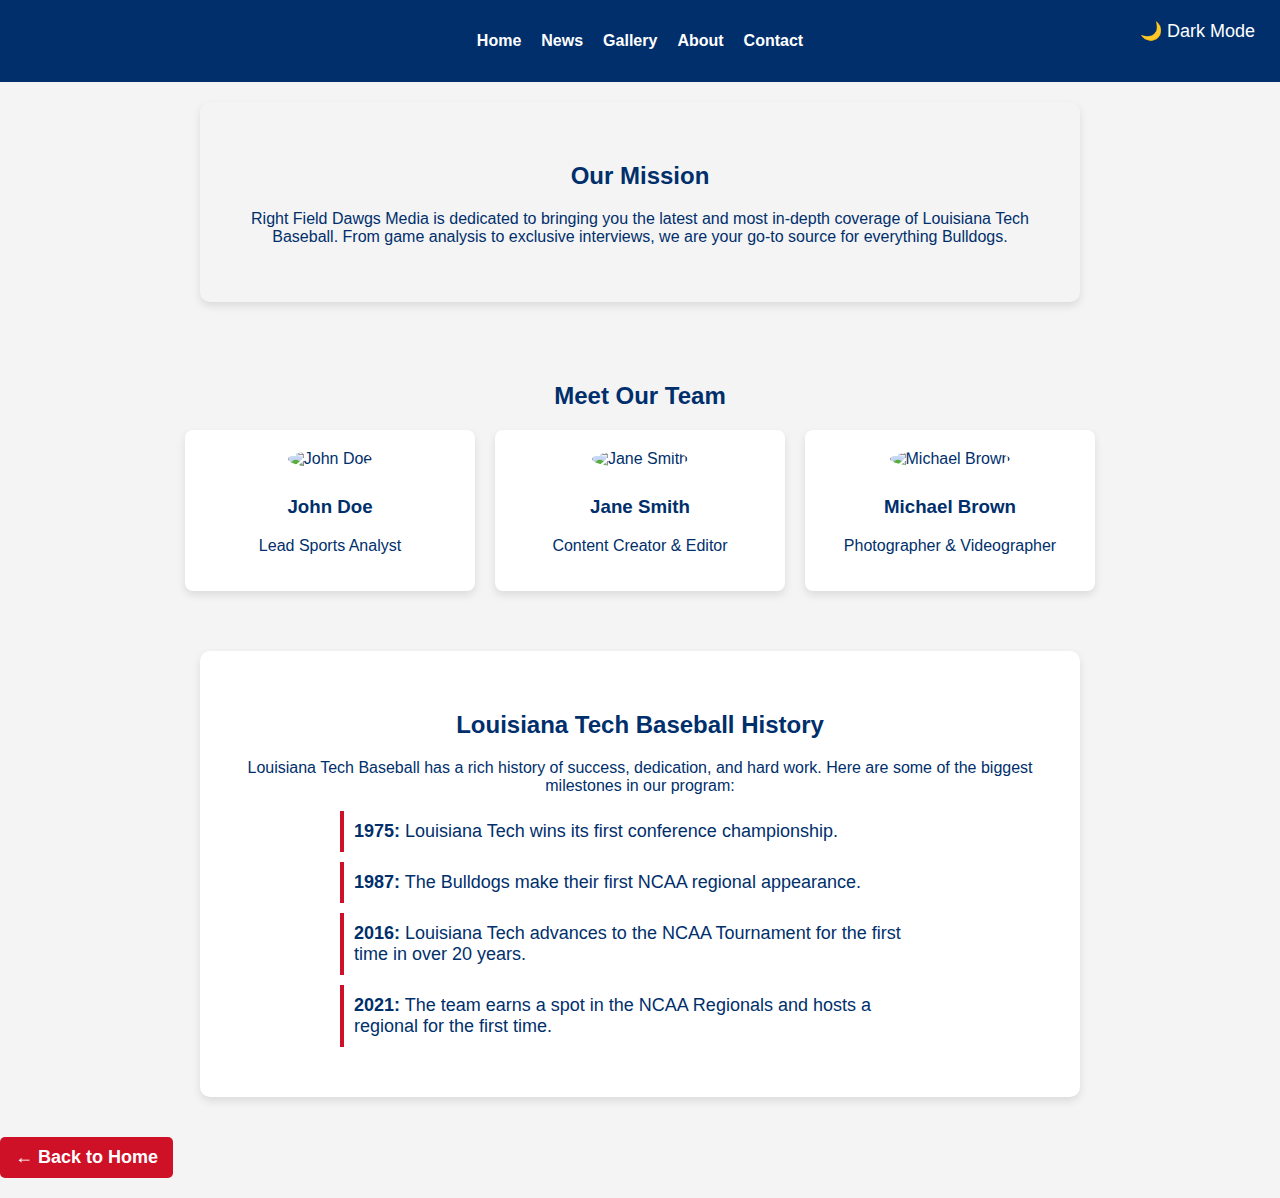
==== about.html @ 737ffb91 "Initial File Upload" ====
<!DOCTYPE html>
<html lang="en">
<head>
    <meta charset="UTF-8">
    <meta name="viewport" content="width=device-width, initial-scale=1.0">
    <title>About Us - Right Field Dawgs Media</title>
    <link rel="stylesheet" href="main.css">
    <link rel="stylesheet" href="about.css">

</head>
<body>
    <header>
        <nav>
            <ul>
                <li><a href="index.html">Home</a></li>
                <li><a href="news.html">News</a></li>
                <li><a href="gallery.html">Gallery</a></li>
                <li><a href="about.html">About</a></li>
                <li><a href="contact.html">Contact</a></li>
            </ul>
        </nav>
        <button id="dark-mode-toggle">🌙 Dark Mode</button>
    </header>

    <!-- Mission Section -->
    <section id="mission">
        <h2>Our Mission</h2>
        <p>Right Field Dawgs Media is dedicated to bringing you the latest and most in-depth coverage of Louisiana Tech Baseball. From game analysis to exclusive interviews, we are your go-to source for everything Bulldogs.</p>
    </section>

    <!-- Meet the Team Section -->
    <section id="team">
        <h2>Meet Our Team</h2>
        <div class="team-container">
            <div class="team-member">
                <img src="images/john-doe.jpg" alt="John Doe">
                <h3>John Doe</h3>
                <p>Lead Sports Analyst</p>
            </div>
            <div class="team-member">
                <img src="images/jane-smith.jpg" alt="Jane Smith">
                <h3>Jane Smith</h3>
                <p>Content Creator & Editor</p>
            </div>
            <div class="team-member">
                <img src="images/michael-brown.jpg" alt="Michael Brown">
                <h3>Michael Brown</h3>
                <p>Photographer & Videographer</p>
            </div>
        </div>
    </section>

    <!-- Louisiana Tech Baseball History -->
    <section id="history">
        <h2>Louisiana Tech Baseball History</h2>
        <p>Louisiana Tech Baseball has a rich history of success, dedication, and hard work. Here are some of the biggest milestones in our program:</p>
        <ul>
            <li><strong>1975:</strong> Louisiana Tech wins its first conference championship.</li>
            <li><strong>1987:</strong> The Bulldogs make their first NCAA regional appearance.</li>
            <li><strong>2016:</strong> Louisiana Tech advances to the NCAA Tournament for the first time in over 20 years.</li>
            <li><strong>2021:</strong> The team earns a spot in the NCAA Regionals and hosts a regional for the first time.</li>
        </ul>
    </section>

    <a href="index.html" class="back-button">← Back to Home</a>
    <script src="darkmode.js"></script>
</body>
</html>
---- main.css ----
body {
    font-family: 'Arial', sans-serif;
    margin: 0;
    padding: 0;
    background-color: #f4f4f4;
    color: #002F6C; /* Royal Blue */
}

header {
    background-color: #002F6C;
    padding: 1rem;
    text-align: center;
}

nav ul {
    list-style: none;
    display: flex;
    justify-content: center;
    gap: 20px;
    padding: 0;
}

nav ul li a {
    color: #ffffff;
    text-decoration: none;
    font-weight: bold;
}

/* Buttons */
.btn-primary, .btn-social, #dark-mode-toggle, .back-button {
    background-color: #CE1126;
    color: white;
    padding: 10px 20px;
    text-decoration: none;
    font-size: 18px;
    border-radius: 5px;
    transition: background 0.3s;
    border: none;
    cursor: pointer;
}

.btn-primary:hover, .btn-social:hover, #dark-mode-toggle:hover, .back-button:hover {
    background-color: #002F6C; /* Royal Blue */
}

/* Back Button Specific */
.back-button {
    display: inline-block;
    margin: 20px auto;
    padding: 10px 15px;
    background-color: #CE1126;
    color: white;
    text-decoration: none;
    border-radius: 5px;
    text-align: center;
    font-weight: bold;
    cursor: pointer;
    transition: background 0.3s ease;
}

/* 🌙 Dark Mode */
.dark-mode {
    background-color: #121212;
    color: #ffffff; /* White text for better contrast */
}

/* Header */
.dark-mode header {
    background-color: #1e1e1e;
}

/* Navigation */
.dark-mode nav ul li a {
    color: #f4f4f4;
}

/* Buttons */
.dark-mode .btn-primary,
.dark-mode .btn-social,
.dark-mode #dark-mode-toggle,
.dark-mode .back-button {
    background-color: #5D9CEC; /* Columbia Blue */
    color: black;
}

/* 🌙 Mission Section in Dark Mode */
.dark-mode #mission {
    background-color: #1e1e1e; /* Dark background */
    color: #ffffff; /* White text for better readability */
    box-shadow: 0px 4px 8px rgba(255, 255, 255, 0.1); /* Subtle shadow for separation */
}

/* 🌙 History Section in Dark Mode */
.dark-mode #history {
    background-color: #1e1e1e; /* Dark background */
    color: #ffffff; /* White text */
    box-shadow: 0px 4px 8px rgba(255, 255, 255, 0.1);
}

/* 🌙 Cards (e.g., Team Members) */
.dark-mode .team-container .team-member,
.dark-mode .news-item,
.dark-mode .gallery-item {
    background-color: #333; /* Dark gray background for cards */
    color: #ffffff; /* White text for readability */
    border: 1px solid #444; /* Subtle border for separation */
}

.dark-mode .btn-primary:hover,
.dark-mode .btn-social:hover,
.dark-mode #dark-mode-toggle:hover,
.dark-mode .back-button:hover {
    background-color: #CE1126; /* Red */
    color: white;
}

/* News Section */
.dark-mode .news-item {
    background-color: #333; /* Dark gray for better readability */
    color: white;
}

/* Gallery Section */
.dark-mode .gallery-item {
    border-color: white; /* Make border visible in dark mode */
}

/* Articles */
.dark-mode #article {
    background-color: #1e1e1e;
    color: red;
}

/* Forms */
.dark-mode #contact-form input,
.dark-mode #contact-form textarea {
    background-color: #333;
    color: white;
    border-color: white;
}

/* Google Maps */
.dark-mode #location iframe {
    filter: brightness(80%);
}

/* Dark Mode Toggle Button */
#dark-mode-toggle {
    position: fixed;
    top: 10px;
    right: 10px;
    padding: 10px 15px;
    background: #002F6C;
    color: white;
    border: none;
    border-radius: 5px;
    cursor: pointer;
    transition: background 0.3s;
}

#dark-mode-toggle:hover {
    background: #CE1126;
}
---- about.css ----
/* Mission Section */
#mission {
    text-align: center;
    padding: 40px;
    background: #f4f4f4;
    margin: 20px auto;
    max-width: 800px;
    border-radius: 10px;
    box-shadow: 0px 4px 8px rgba(0, 0, 0, 0.1);
}

/* Team Section */
#team {
    text-align: center;
    padding: 40px;
}

.team-container {
    display: flex;
    justify-content: center;
    flex-wrap: wrap;
    gap: 20px;
}

.team-member {
    background: white;
    padding: 20px;
    border-radius: 8px;
    box-shadow: 0px 4px 8px rgba(0, 0, 0, 0.1);
    text-align: center;
    width: 250px;
}

.team-member img {
    width: 100px;
    height: 100px;
    border-radius: 50%;
    margin-bottom: 10px;
}

/* History Section */
#history {
    text-align: center;
    padding: 40px;
    background: #ffffff;
    max-width: 800px;
    margin: 20px auto;
    border-radius: 10px;
    box-shadow: 0px 4px 8px rgba(0, 0, 0, 0.1);
}

#history ul {
    text-align: left;
    list-style-type: none;
    padding: 0;
    max-width: 600px;
    margin: 0 auto;
}

#history ul li {
    padding: 10px;
    border-left: 4px solid #CE1126; /* Louisiana Tech Red */
    margin-bottom: 10px;
    font-size: 18px;
}
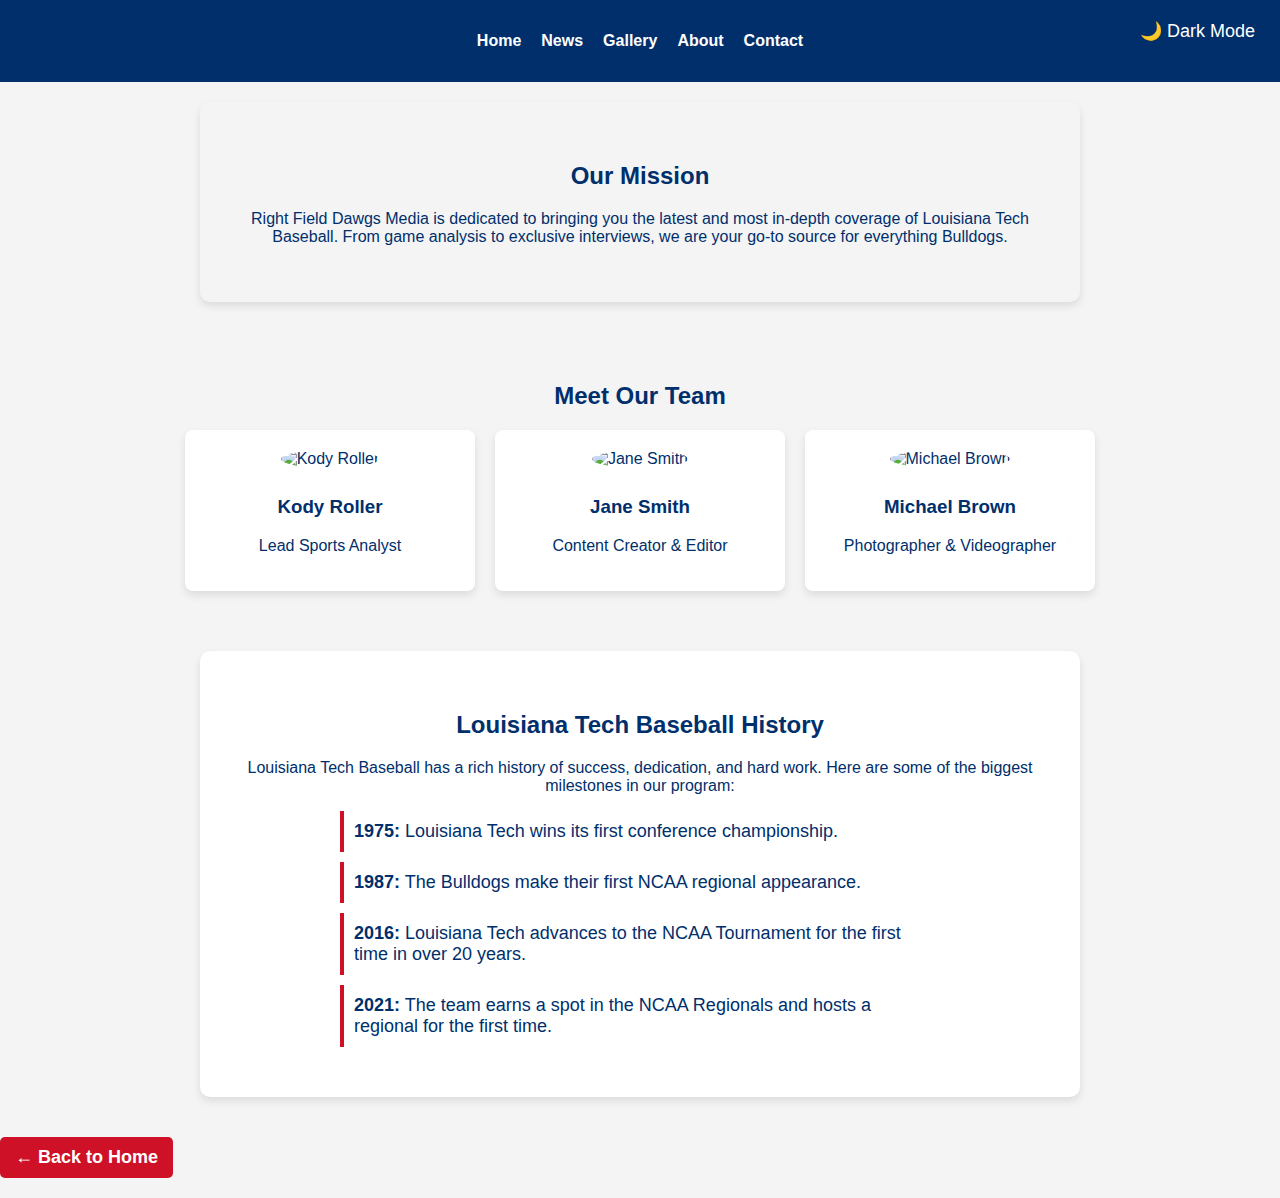
==== commit de96dc1b: "New Roster and Player Pages" ====
--- a/about.html
+++ b/about.html
@@ -33,8 +33,8 @@
         <h2>Meet Our Team</h2>
         <div class="team-container">
             <div class="team-member">
-                <img src="images/john-doe.jpg" alt="John Doe">
-                <h3>John Doe</h3>
+                <img src="images/john-doe.jpg" alt="Kody Roller">
+                <h3>Kody Roller</h3>
                 <p>Lead Sports Analyst</p>
             </div>
             <div class="team-member">
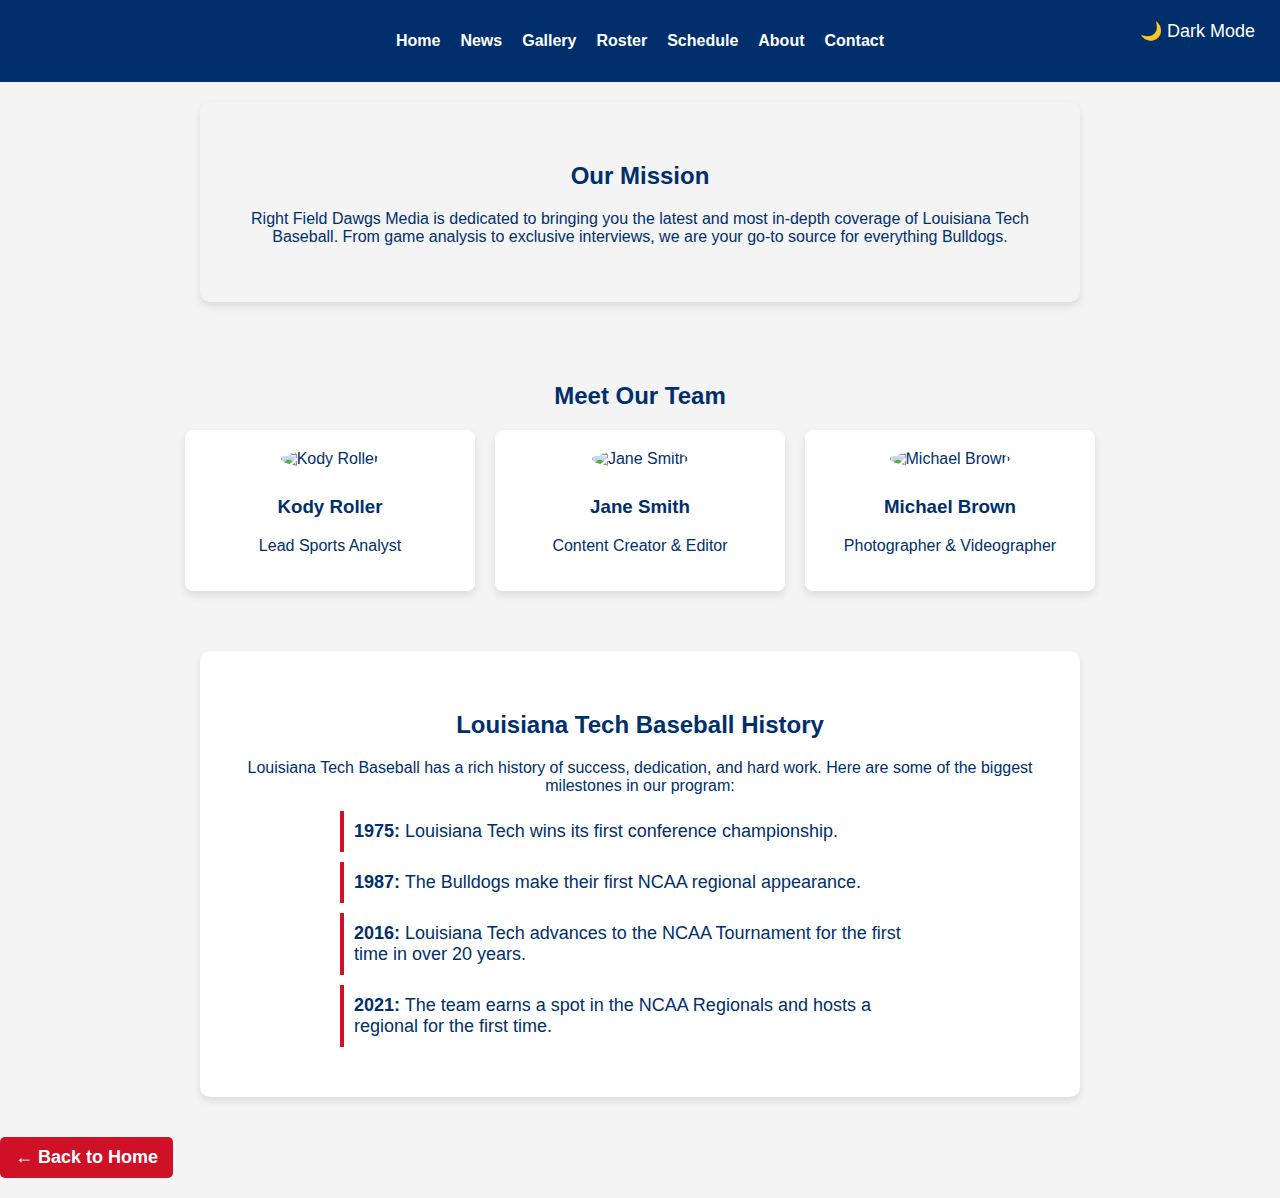
==== commit 6378db96: "Updated HTML navigation and added schedule highlighting" ====
--- a/about.html
+++ b/about.html
@@ -15,6 +15,8 @@
                 <li><a href="index.html">Home</a></li>
                 <li><a href="news.html">News</a></li>
                 <li><a href="gallery.html">Gallery</a></li>
+                <li><a href="roster.html">Roster</a></li>
+                <li><a href="schedule.html">Schedule</a></li>
                 <li><a href="about.html">About</a></li>
                 <li><a href="contact.html">Contact</a></li>
             </ul>
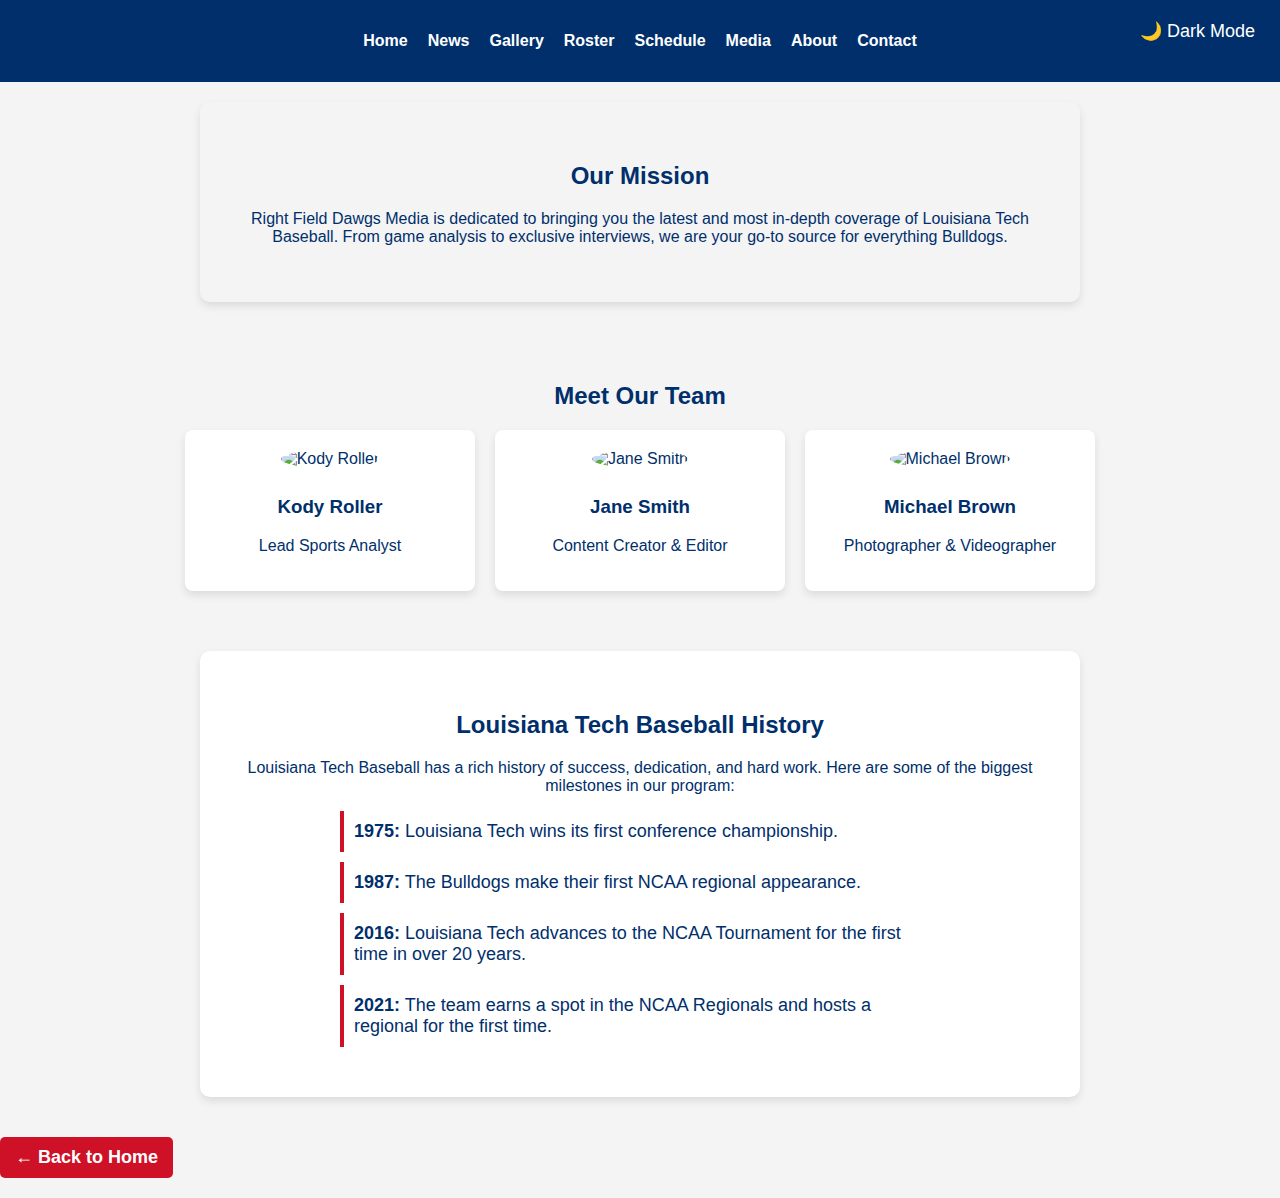
==== commit 8d7f35cc: "Added Like Main Nav Bars" ====
--- a/about.html
+++ b/about.html
@@ -17,6 +17,7 @@
                 <li><a href="gallery.html">Gallery</a></li>
                 <li><a href="roster.html">Roster</a></li>
                 <li><a href="schedule.html">Schedule</a></li>
+                <li><a href="media.html">Media</a></li>
                 <li><a href="about.html">About</a></li>
                 <li><a href="contact.html">Contact</a></li>
             </ul>
